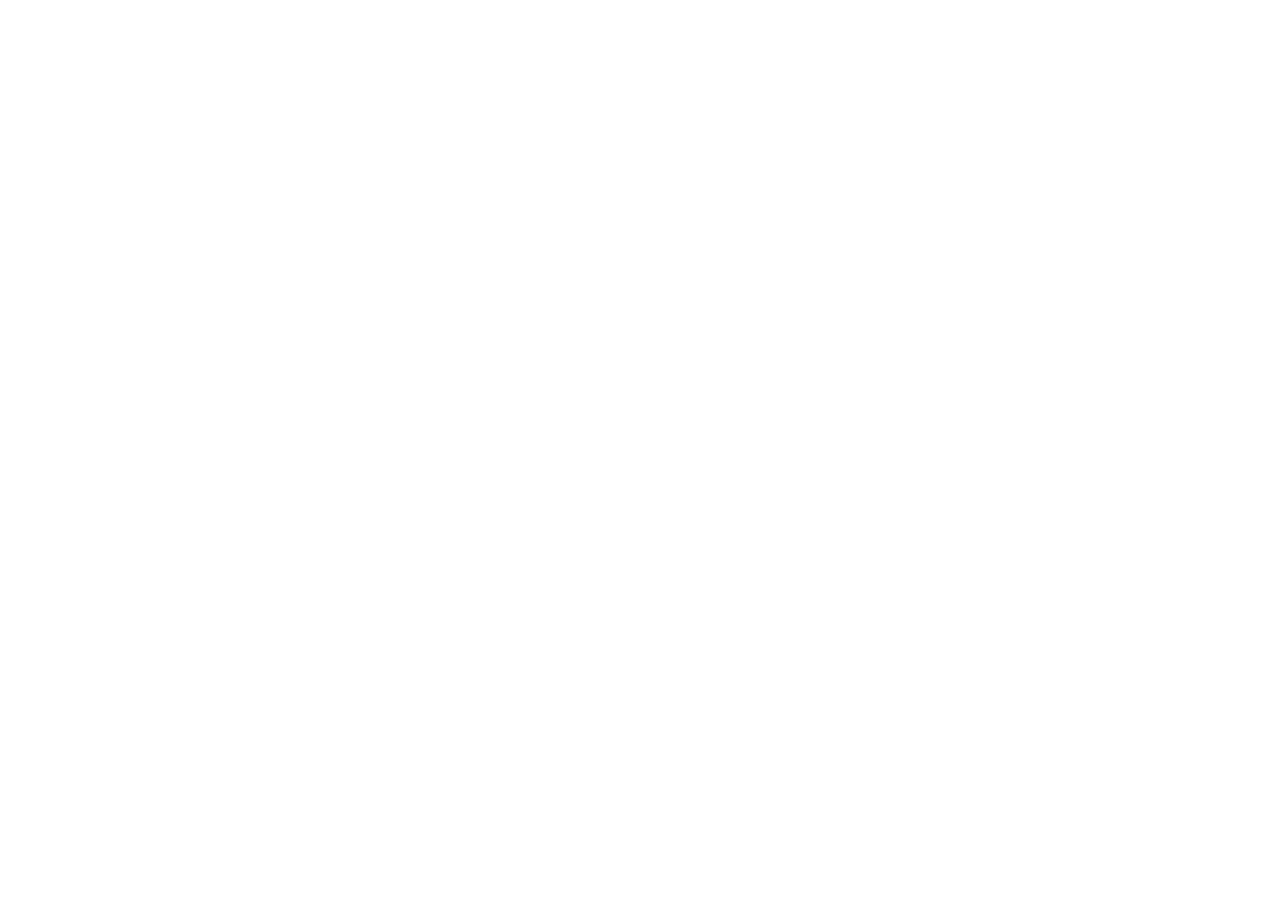
==== blog.html @ 8edd0336 "basic setup" ====
<!DOCTYPE html>
<html lang="da">
    <head>
        <title>Login</title>

        <meta charset="UTF-8">
        <meta name="viewport" content="width=device-width, initial-scale=1.0">

        <!-- CSS link -->
        <link rel="stylesheet" href="style.css">

        <!-- JavaScript links -->


        <!-- Font Awesome ikoner-->
        <link rel="stylesheet" href="https://cdnjs.cloudflare.com/ajax/libs/font-awesome/6.5.1/css/all.min.css">

        <!-- Google Fonts -->
        <link rel="preconnect" href="https://fonts.googleapis.com">
        <link rel="preconnect" href="https://fonts.gstatic.com" crossorigin>
        <link href="https://fonts.googleapis.com/css2?family=Nunito:ital,wght@0,200..1000;1,200..1000&family=Open+Sans:ital,wght@0,300..800;1,300..800&display=swap" rel="stylesheet">

    </head>
    <body>
        <header>

        </header>

        <nav>
            
        </nav>

    </body>
</html>
---- style.css ----
/* Main setup start */
    body {
        max-width: 1200px;
        margin: 0 auto; 
    }

    :root {
        /* Colors */
        --primary-color: #E30613;
        --secundary-color: #E8F1F8;
        --black-color: #1D1D1B;
        --grey-color: #dadada;
        --white-color: #ffffff; 

        /* Cornor radius */
        --cornor-radius: 12px;

        /* Spacing */
        --spacing-small: 12px;
        --spacing-medium: 24px;
        --spacing-large: 36px;
    }

    .primary-button {
        background-color: var(--primary-color);
        color: var(--white-color);
        padding: var(--spacing-small);
        font-family: "Open Sans", sans-serif;
        font-weight: 600;
        border-radius: var(--cornor-radius);
    }

    .primary-button:hover {
        background-color: #96171A;
    }

    .secundary-button {
        background-color: var(--white-color);
        color: var(--primary-color);
        border: solid 2px var(--primary-color);
        padding: var(--spacing-small);
        font-family: "Open Sans", sans-serif;
        font-weight: 600;
        border-radius: var(--cornor-radius);
    }

    .secundary-button:hover {
        background-color: var(--primary-color);
        color: var(--white-color);
    }

    /* Main setup end */
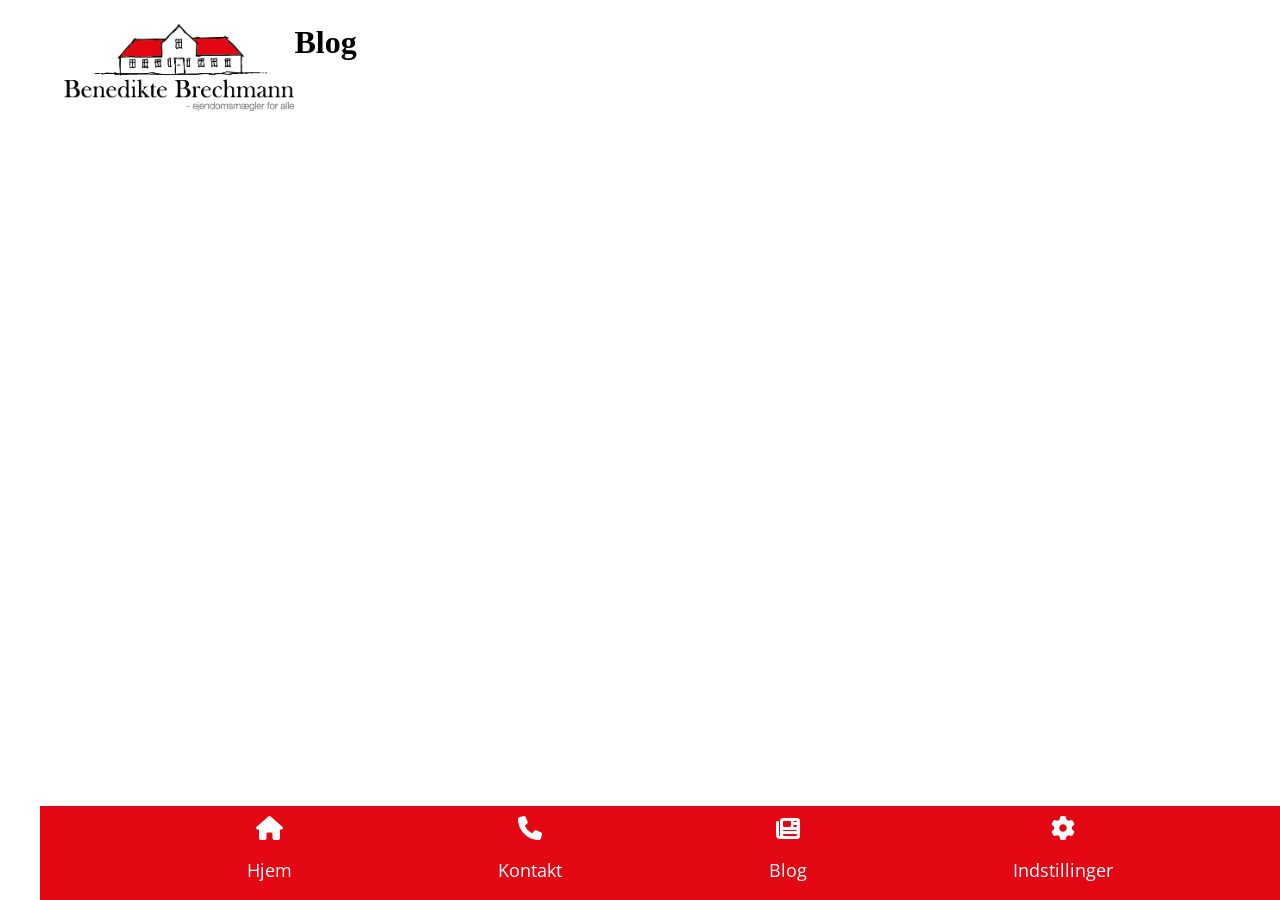
==== commit 810a2094: "Minor changes and header +footer all pages" ====
--- a/blog.html
+++ b/blog.html
@@ -23,11 +23,32 @@
     </head>
     <body>
         <header>
-
+            <a href="rejsens-overblik.html">
+                <img src="image/logo.webp" alt="Bennedikte Brechmann" class="header__logo">
+            </a>
         </header>
 
+        <main>
+            <h1>Blog</h1>
+        </main>
+
         <nav>
-            
+            <a href="rejsens-overblik.html" class="nav">
+                <i class="fa-solid fa-house nav__icon"></i>
+                <p class="nav__title"> Hjem </p>
+            </a>
+            <a href="kontakt.html" class="nav">
+                <i class="fa-solid fa-phone nav__icon"></i>
+                <p class="nav__title"> Kontakt </p>
+            </a>
+            <a href="blog.html" class="nav">
+                <i class="fa-solid fa-newspaper nav__icon"></i>
+                <p class="nav__title"> Blog </p>
+            </a>
+            <a href="#" class="nav">
+                <i class="fa-solid fa-gear nav__icon"></i>
+                <p class="nav__title"> Indstillinger </p>
+            </a>
         </nav>
 
     </body>
--- a/style.css
+++ b/style.css
@@ -16,9 +16,14 @@
         --cornor-radius: 12px;
 
         /* Spacing */
-        --spacing-small: 12px;
-        --spacing-medium: 24px;
-        --spacing-large: 36px;
+        --spacing-small: 24px;
+        --spacing-medium: 32px;
+        --spacing-large: 40px;
+
+        /* Font sizes */
+        --font-size-small: 18px;
+        --font-size-medium: 24px;
+        --font-size-large: 36px;
     }
 
     .primary-button {
@@ -49,4 +54,51 @@
         color: var(--white-color);
     }
 
-    /* Main setup end */+    /* Main setup end */
+ 
+
+    /* Header start */
+    header {
+        margin: var(--spacing-small) var(--spacing-small) 0 var(--spacing-small)
+        }
+
+    .header__logo {
+        float: left;
+        width: 20%;
+        min-width: 125px;
+        max-width: 250px;
+    }
+    /* Header end */
+
+    /* Navigation start */
+    nav {
+        background-color: var(--primary-color);
+        display: flex;
+        flex-direction: row;
+        width: 100%;
+        bottom: 0;
+        position: fixed;
+        padding-top: 10px;
+        justify-content: space-evenly;
+    }
+
+    .nav {
+        list-style: none;
+        display: flex;
+        flex-direction: column;
+        align-items: center;
+        text-decoration: none; 
+    }
+
+    .nav__icon {
+        color: var(--white-color);
+        font-size: var(--font-size-medium);
+    }
+
+    .nav__title {
+        color: var(--white-color);
+        font-family: "Open Sans", sans-serif;
+        font-weight: 400;
+        font-size: var(--font-size-small);
+    }
+    /* Navigation end */
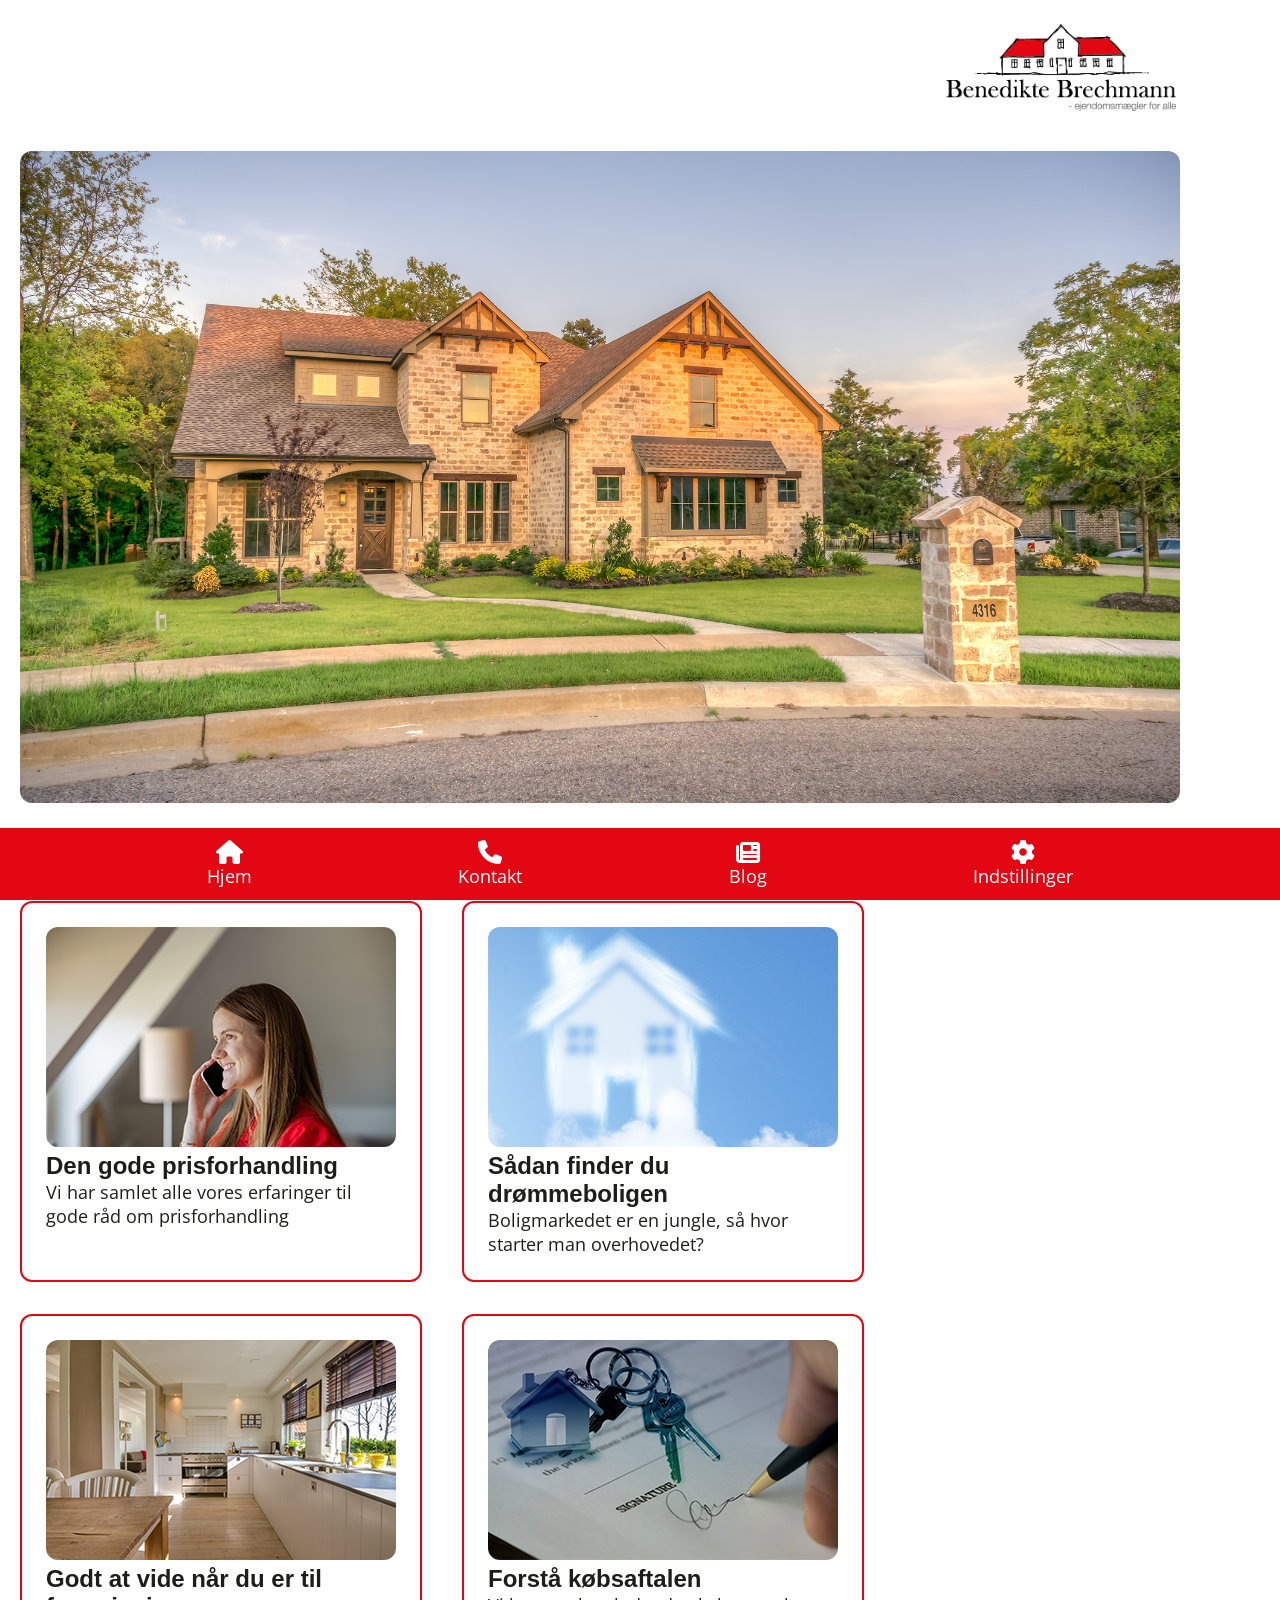
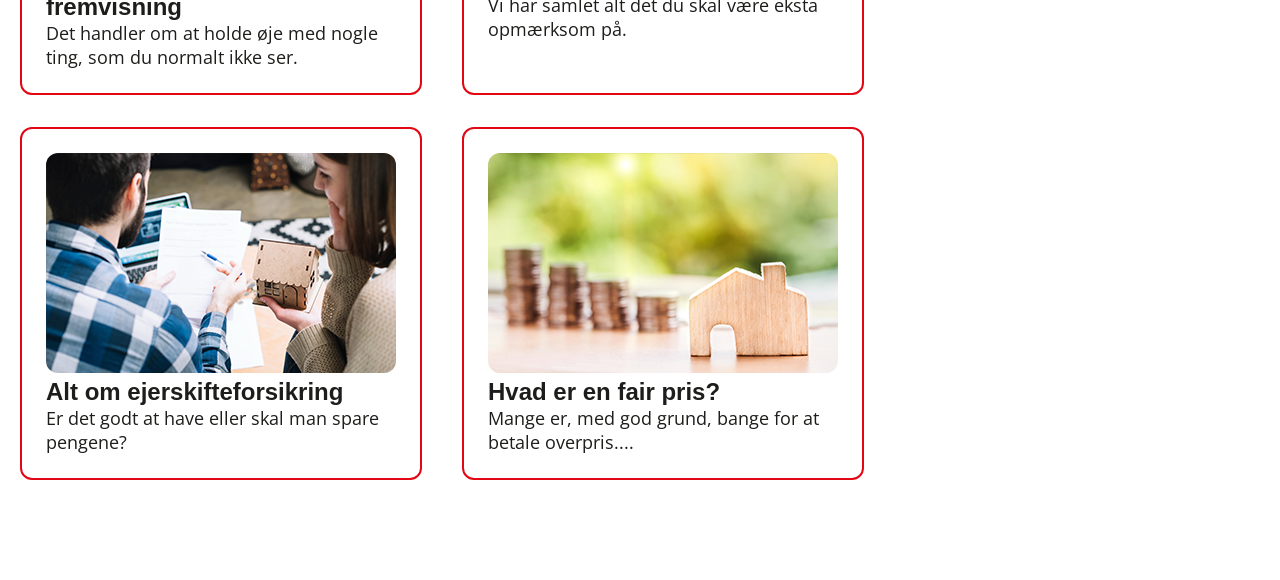
==== commit 32563934: "Blog page" ====
--- a/blog.html
+++ b/blog.html
@@ -21,7 +21,7 @@
         <link href="https://fonts.googleapis.com/css2?family=Nunito:ital,wght@0,200..1000;1,200..1000&family=Open+Sans:ital,wght@0,300..800;1,300..800&display=swap" rel="stylesheet">
 
     </head>
-    <body>
+    <body class="grid">
         <header>
             <a href="rejsens-overblik.html">
                 <img src="image/logo.webp" alt="Bennedikte Brechmann" class="header__logo">
@@ -29,7 +29,61 @@
         </header>
 
         <main>
-            <h1>Blog</h1>
+            <section class="hero">
+                <img src="image/blog.webp" alt="Et stort flot hus" class="hero__image">
+                <h1 class="hero__text">Find vej i boligkøb</h1>
+            </section>
+
+            <div class="blog">
+                <article class="blog__item">
+                    <a href="#" class="blog__item__link">
+                        <img src="image/forhandling.webp" alt="Person som snakker i telefon" class="blog__item__img">
+                        <h2 class="blog__item__title">Den gode prisforhandling</h2>
+                        <p class="blog__item__content">Vi har samlet alle vores erfaringer til gode råd om prisforhandling</p>
+                    </a>
+                </article>
+
+                <article class="blog__item">
+                    <a href="#" class="blog__item__link">
+                        <img src="image/drømmen.webp" alt="En sky som former et hus" class="blog__item__img">
+                        <h2 class="blog__item__title">Sådan finder du drømmeboligen</h2>
+                        <p class="blog__item__content">Boligmarkedet er en jungle, så hvor starter man overhovedet?</p>
+                    </a>
+                </article>
+
+                <article class="blog__item">
+                    <a href="#" class="blog__item__link">
+                        <img src="image/fremvisning.webp" alt="En potentiel bolig" class="blog__item__img">
+                        <h2 class="blog__item__title">Godt at vide når du er til fremvisning</h2>
+                        <p class="blog__item__content">Det handler om at holde øje med nogle ting, som du normalt ikke ser.</p>
+                    </a>
+                </article>
+
+                <article class="blog__item">
+                    <a href="#" class="blog__item__link">
+                        <img src="image/kontrakt.webp" alt="Person underskriver kontrakt" class="blog__item__img">
+                        <h2 class="blog__item__title">Forstå købsaftalen</h2>
+                        <p class="blog__item__content">Vi har samlet alt det du skal være eksta opmærksom på. </p>
+                    </a>
+                </article>
+
+                <article class="blog__item">
+                    <a href="#" class="blog__item__link">
+                        <img src="image/forsikring.webp" alt="Par snakker om forsikring" class="blog__item__img">
+                        <h2 class="blog__item__title">Alt om ejerskifteforsikring</h2>
+                        <p class="blog__item__content">Er det godt at have eller skal man spare pengene?</p>
+                    </a>
+                </article>
+
+                <article class="blog__item">
+                    <a href="#" class="blog__item__link">
+                        <img src="image/pris.webp" alt="Mønter bag et lille træhus" class="blog__item__img">
+                        <h2 class="blog__item__title">Hvad er en fair pris?</h2>
+                        <p class="blog__item__content">Mange er, med god grund, bange for at betale overpris....</p>
+                    </a>
+                </article>
+            </div>
+
         </main>
 
         <nav>
--- a/style.css
+++ b/style.css
@@ -1,7 +1,7 @@
 /* Main setup start */
     body {
         max-width: 1200px;
-        margin: 0 auto; 
+        margin: 0 0 100px 0; 
     }
 
     :root {
@@ -20,12 +20,48 @@
         --spacing-medium: 32px;
         --spacing-large: 40px;
 
+        --spacing-margin: 20px;
+
         /* Font sizes */
         --font-size-small: 18px;
         --font-size-medium: 24px;
         --font-size-large: 36px;
     }
 
+    /* text styles */
+    body {
+        font-family: "Open Sans", sans-serif;
+        font-size: 1.125rem;
+        font-weight: 400;
+        color: var(--black-color);
+    }
+
+    h1 {
+        font-family: "Nunito", sans-serif;
+        font-size: 2.25rem;
+        font-weight: 700;
+        color: var(--black-color);
+    }
+
+    h2 {
+        font-family: "Nunito", sans-serif;
+        font-size: 1.5rem;
+        font-weight: 600;
+        color: var(--black-color);
+    }
+
+    h3 {
+        font-family: "Open Sans", sans-serif;
+        font-size: 1.25rem;
+        font-weight: 600;
+        color: var(--black-color);
+    }
+
+    h1, h2, h3, p {
+        margin: 0;
+    }
+
+    /* buttons */
     .primary-button {
         background-color: var(--primary-color);
         color: var(--white-color);
@@ -54,6 +90,14 @@
         color: var(--white-color);
     }
 
+    .grid {
+        display: grid;
+        grid-template-areas: 
+        "header"
+        "main";
+        grid-template-rows: auto 1fr;
+    }
+
     /* Main setup end */
  
 
@@ -63,7 +107,7 @@
         }
 
     .header__logo {
-        float: left;
+        float: right;
         width: 20%;
         min-width: 125px;
         max-width: 250px;
@@ -78,7 +122,8 @@
         width: 100%;
         bottom: 0;
         position: fixed;
-        padding-top: 10px;
+        padding-top: 12px;
+        padding-bottom: 12px;
         justify-content: space-evenly;
     }
 
@@ -101,4 +146,55 @@
         font-weight: 400;
         font-size: var(--font-size-small);
     }
-    /* Navigation end */+    /* Navigation end */
+
+    /* Side hero start */
+    .hero {
+        display: flex;
+        flex-direction: row;
+        flex-wrap: wrap;
+        margin: 0 var(--spacing-margin) 0 var(--spacing-margin);
+    }
+
+    .hero__image {
+        width: 100%;
+        border-radius: var(--cornor-radius);
+        margin-top: var(--spacing-large);
+    }
+
+    .hero__text {
+        margin-top: var(--spacing-small);
+    }
+    /* Side hero end */
+
+    /* Blog start */
+    .blog {
+        display: flex;
+        flex-direction: row;
+        flex-wrap: wrap;
+    }
+
+    .blog__item {
+        margin: var(--spacing-medium) var(--spacing-margin) 0 var(--spacing-margin);
+        max-width: 350px;
+        border: solid 2px var(--primary-color);
+        border-radius: var(--cornor-radius);
+        padding: var(--spacing-small);
+        display: flex;
+        flex-direction: column;
+        gap: var(--spacing-small);
+    }
+
+    .blog__item__img {
+        width: 100%;
+        min-width: 250px;
+        max-width: 600px;
+        border-radius: var(--cornor-radius);
+    }
+
+    .blog__item__link {
+        text-decoration: none;
+        color: var(--black-color);
+    }
+
+    /* Blog end */
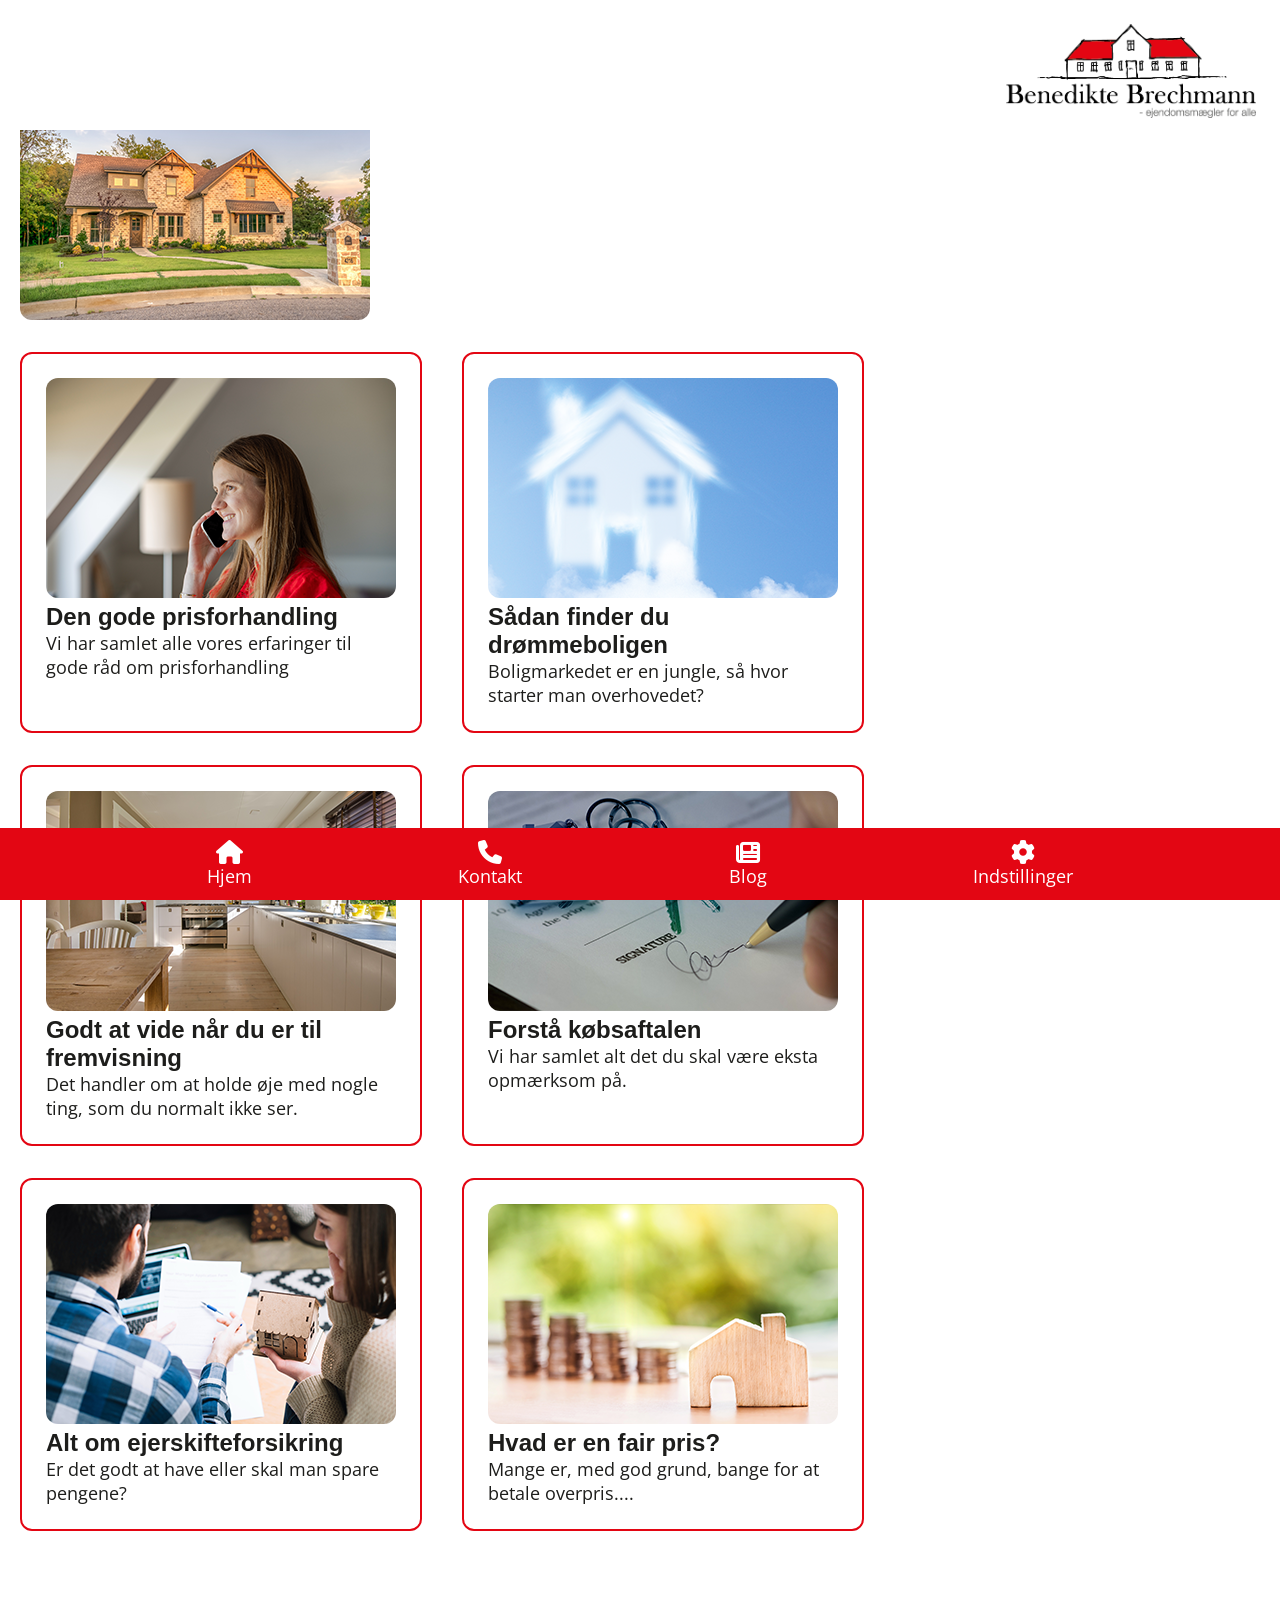
==== commit 7a34f040: "trin1 næsten done" ====
--- a/blog.html
+++ b/blog.html
@@ -29,9 +29,9 @@
         </header>
 
         <main>
-            <section class="hero">
-                <img src="image/blog.webp" alt="Et stort flot hus" class="hero__image">
-                <h1 class="hero__text">Find vej i boligkøb</h1>
+            <section class="intro">
+                <img src="image/blog.webp" alt="Et stort flot hus" class="intro__image">
+                <h1 class="intro__text">Find vej i boligkøb</h1>
             </section>
 
             <div class="blog">
--- a/style.css
+++ b/style.css
@@ -1,34 +1,35 @@
 /* Main setup start */
     body {
         max-width: 1200px;
-        margin: 0 0 100px 0; 
+        margin: 60px 0 100px 0; 
     }
 
     :root {
-        /* Colors */
+    /* Colors */
         --primary-color: #E30613;
         --secundary-color: #E8F1F8;
         --black-color: #1D1D1B;
         --grey-color: #dadada;
         --white-color: #ffffff; 
 
-        /* Cornor radius */
+    /* Cornor radius */
         --cornor-radius: 12px;
 
-        /* Spacing */
+    /* Spacing */
+        --spacing-xsmall: 12px;
         --spacing-small: 24px;
         --spacing-medium: 32px;
         --spacing-large: 40px;
 
         --spacing-margin: 20px;
 
-        /* Font sizes */
+    /* Font sizes */
         --font-size-small: 18px;
         --font-size-medium: 24px;
         --font-size-large: 36px;
     }
 
-    /* text styles */
+/* text styles */
     body {
         font-family: "Open Sans", sans-serif;
         font-size: 1.125rem;
@@ -61,14 +62,19 @@
         margin: 0;
     }
 
-    /* buttons */
+/* buttons */
     .primary-button {
         background-color: var(--primary-color);
         color: var(--white-color);
-        padding: var(--spacing-small);
+        padding: 12px;
         font-family: "Open Sans", sans-serif;
         font-weight: 600;
-        border-radius: var(--cornor-radius);
+        font-size: var(--font-size-small);
+        border-radius: var(--cornor-radius);
+        width: max-content;
+        height: max-content;
+        border: none;
+        margin-top: var(--spacing-small);
     }
 
     .primary-button:hover {
@@ -98,12 +104,16 @@
         grid-template-rows: auto 1fr;
     }
 
-    /* Main setup end */
+ /* Main setup end */
  
 
-    /* Header start */
+ /* Header start */
     header {
-        margin: var(--spacing-small) var(--spacing-small) 0 var(--spacing-small)
+        position: fixed;
+        top: 0;
+        left: 0;
+        width: 100%;
+        background-color: var(--white-color);
         }
 
     .header__logo {
@@ -111,10 +121,11 @@
         width: 20%;
         min-width: 125px;
         max-width: 250px;
-    }
-    /* Header end */
-
-    /* Navigation start */
+        margin: var(--spacing-small) var(--spacing-small) 12px var(--spacing-small);
+    }
+/* Header end */
+
+/* Navigation start */
     nav {
         background-color: var(--primary-color);
         display: flex;
@@ -146,28 +157,41 @@
         font-weight: 400;
         font-size: var(--font-size-small);
     }
-    /* Navigation end */
-
-    /* Side hero start */
-    .hero {
+/* Navigation end */
+
+/* Side hero start */
+    .intro {
         display: flex;
         flex-direction: row;
         flex-wrap: wrap;
+        gap: var(--spacing-medium);
         margin: 0 var(--spacing-margin) 0 var(--spacing-margin);
     }
 
-    .hero__image {
-        width: 100%;
+    .intro__image {
+        width: 100%;
+        max-width: 350px;
         border-radius: var(--cornor-radius);
         margin-top: var(--spacing-large);
     }
 
-    .hero__text {
+    .intro__text-container {
+        display: flex;
+        flex-direction: column;
+        max-width: 500px;
+    }
+
+    .intro__text {
         margin-top: var(--spacing-small);
     }
-    /* Side hero end */
-
-    /* Blog start */
+
+    .intro__content {
+        margin-top: var(--spacing-xsmall);
+    }
+
+/* Side hero end */
+
+/* Blog start */
     .blog {
         display: flex;
         flex-direction: row;
@@ -197,4 +221,86 @@
         color: var(--black-color);
     }
 
-    /* Blog end */+/* Blog end */
+
+/* Trin start */
+
+    .progressbar {
+        display: block;
+        width: 100%;
+        max-width: 330px;
+        margin: var(--spacing-medium) auto 0 auto;
+    }
+
+    /* Tjekliste start*/
+    .tjekliste {
+        margin: var(--spacing-medium) var(--spacing-margin) 0 var(--spacing-margin);
+        display: flex;
+        flex-direction: column;
+        gap: 12px;
+    }
+
+    .tjekliste__item {
+        display: flex;
+        align-items: flex-start;
+        gap: 12px;
+    }
+
+    /* Gemmer den originale checkbox som er default i HTML */
+    .tjekliste__item__hide-box {
+        display: none;
+    }
+
+    /* Vores ejen checkbox vi selv har lavet */
+    .tjekliste__item__checkmark {
+        display:inline-flex;
+        width: 16px;
+        height: 16px;
+        background-color: var(--white-color);
+        outline: solid 2px var(--primary-color);
+        border-radius: 4px;
+        position: relative;
+        flex-shrink: 0;
+        margin-top: 5px;
+    }
+
+    /* Når checkboxen er tjekket, så ændres farven på vores egen checkbox */
+    .tjekliste__item__hide-box:checked ~ .tjekliste__item__checkmark {
+        background-color: var(--primary-color);
+    }
+
+    /* Flueben vises ikke når checkboxen ikke er tjekket */
+    .tjekliste__item__checkmark::after { 
+        content: "";
+        position: absolute;
+        display: none;
+    }
+
+    /* Flueben vises når checkboxen er tjekket */
+    .tjekliste__item__hide-box:checked ~ .tjekliste__item__checkmark::after {
+        display: block;
+    }
+
+    /* Stilen på fluebenet */
+    .tjekliste__item .tjekliste__item__checkmark::after {
+        left: 4px;
+        top: 0px;
+        width: 5px;
+        height: 10px;
+        border: solid var(--white-color);
+        border-width: 0 2px 2px 0;
+        transform: rotate(45deg);
+    }
+
+    .tjekliste__img {
+        width: 100%;
+        max-width: 350px;
+        border-radius: var(--cornor-radius);
+        margin-top: var(--spacing-medium);
+    }
+    /* Tjekliste end */
+
+
+
+/* Trin end */
+    
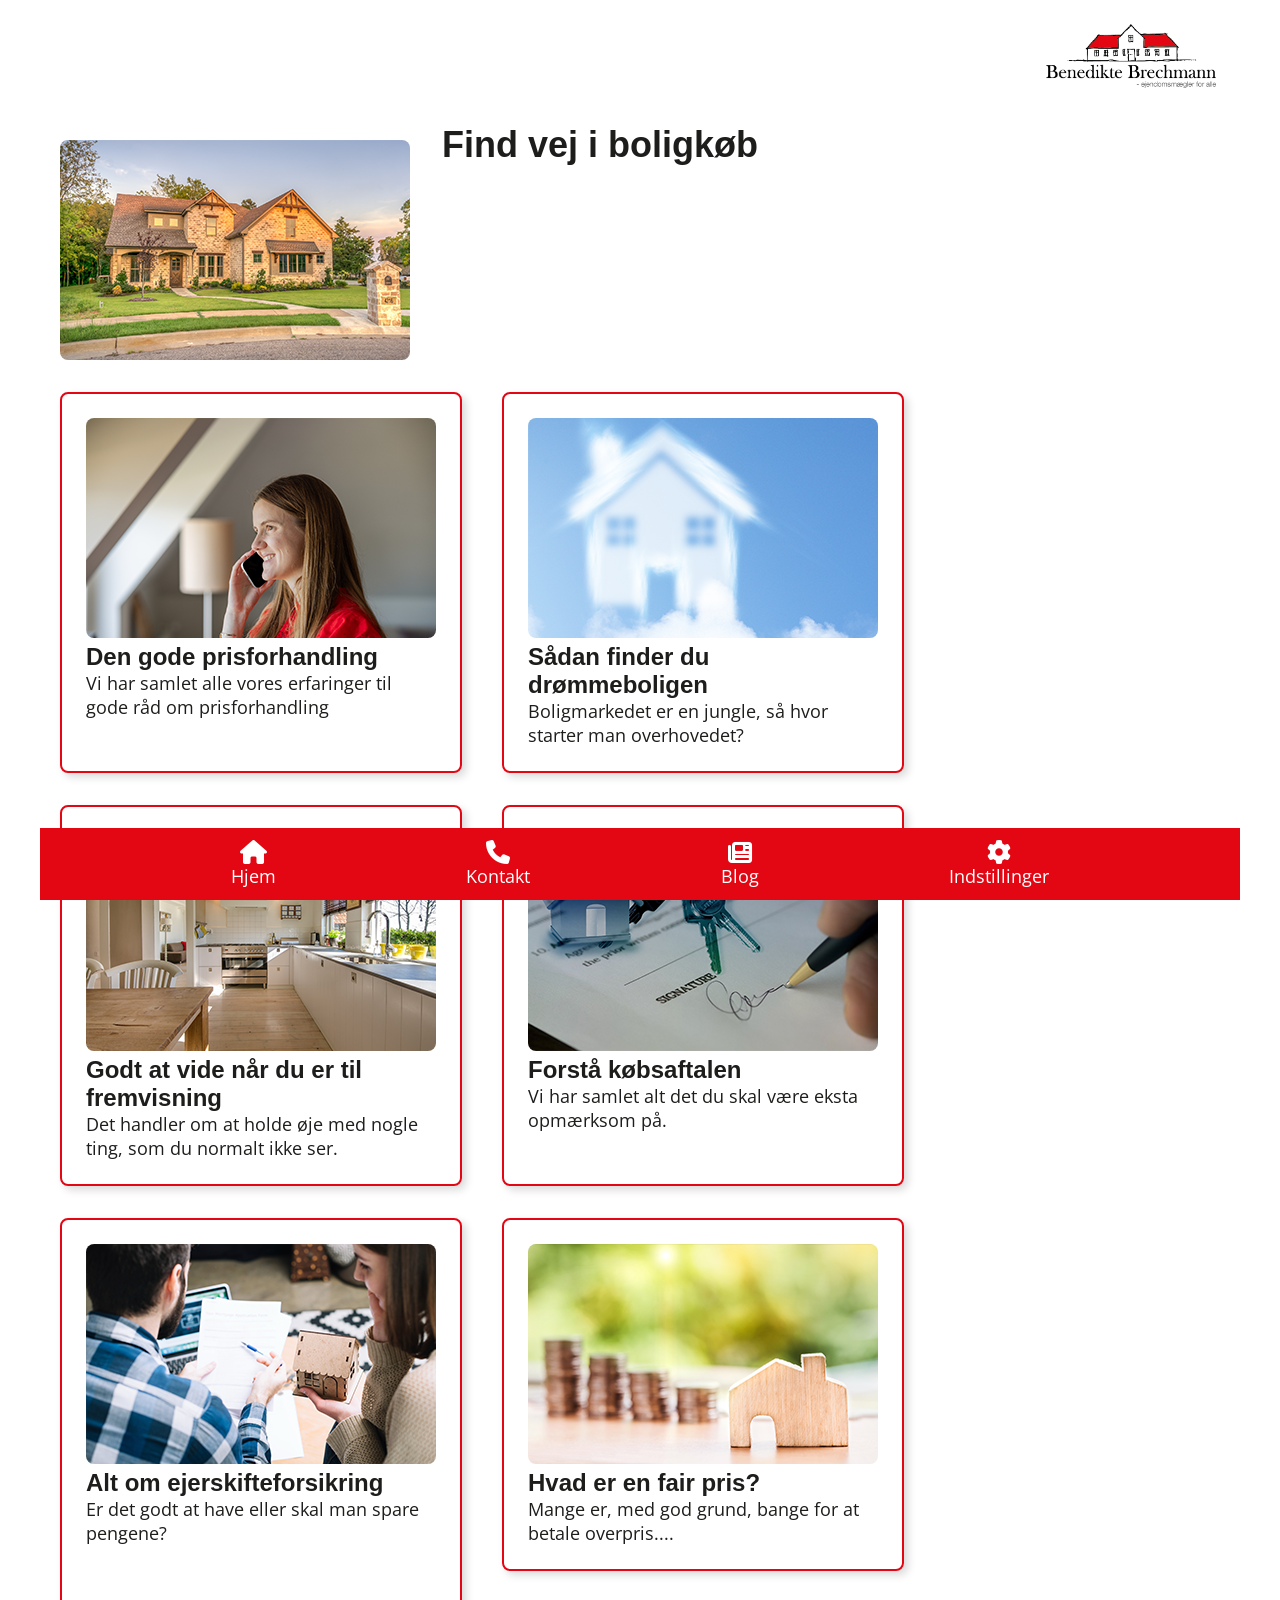
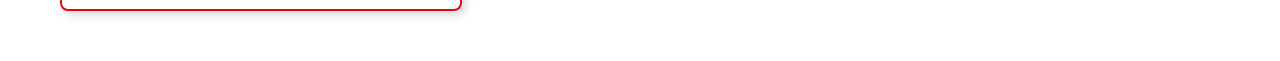
==== commit 6b0b71de: "Minor change" ====
--- a/blog.html
+++ b/blog.html
@@ -75,7 +75,7 @@
                     </a>
                 </article>
 
-                <article class="blog__item">
+                <article class="blog__item blog__item--end">
                     <a href="#" class="blog__item__link">
                         <img src="image/pris.webp" alt="Mønter bag et lille træhus" class="blog__item__img">
                         <h2 class="blog__item__title">Hvad er en fair pris?</h2>
--- a/style.css
+++ b/style.css
@@ -1,7 +1,9 @@
 /* Main setup start */
     body {
         max-width: 1200px;
-        margin: 60px 0 100px 0; 
+        margin: 0 auto;
+        padding-top: 60px;
+        padding-bottom: 50px;
     }
 
     :root {
@@ -13,7 +15,7 @@
         --white-color: #ffffff; 
 
     /* Cornor radius */
-        --cornor-radius: 12px;
+        --cornor-radius: 8px;
 
     /* Spacing */
         --spacing-xsmall: 12px;
@@ -27,6 +29,9 @@
         --font-size-small: 18px;
         --font-size-medium: 24px;
         --font-size-large: 36px;
+
+    /* Skygger */
+        --shadow: 4px 4px 8px #00000026;
     }
 
 /* text styles */
@@ -66,29 +71,36 @@
     .primary-button {
         background-color: var(--primary-color);
         color: var(--white-color);
-        padding: 12px;
+        padding: 10px;
         font-family: "Open Sans", sans-serif;
         font-weight: 600;
         font-size: var(--font-size-small);
         border-radius: var(--cornor-radius);
         width: max-content;
         height: max-content;
-        border: none;
-        margin-top: var(--spacing-small);
+        border: solid 2px var(--primary-color);
+        text-decoration: none;
+        margin-top: var(--spacing-xsmall);
     }
 
     .primary-button:hover {
         background-color: #96171A;
+        border: solid 2px #96171A;
     }
 
     .secundary-button {
         background-color: var(--white-color);
         color: var(--primary-color);
         border: solid 2px var(--primary-color);
-        padding: var(--spacing-small);
+        padding: 10px;
         font-family: "Open Sans", sans-serif;
         font-weight: 600;
         border-radius: var(--cornor-radius);
+        font-size: var(--font-size-small);
+        width: max-content;
+        height: max-content;
+        text-decoration: none;
+        margin-top: var(--spacing-xsmall);
     }
 
     .secundary-button:hover {
@@ -111,16 +123,19 @@
     header {
         position: fixed;
         top: 0;
-        left: 0;
-        width: 100%;
+        left: 50%;
+        transform: translateX(-50%);
+        width: 100%;
+        max-width: 1200px;
         background-color: var(--white-color);
+        z-index: 1000;
         }
 
     .header__logo {
         float: right;
         width: 20%;
         min-width: 125px;
-        max-width: 250px;
+        max-width: 170px;
         margin: var(--spacing-small) var(--spacing-small) 12px var(--spacing-small);
     }
 /* Header end */
@@ -128,14 +143,22 @@
 /* Navigation start */
     nav {
         background-color: var(--primary-color);
-        display: flex;
-        flex-direction: row;
-        width: 100%;
+
+        display: flex;
+        flex-direction: row;
+        justify-content: space-evenly;
+
+        position: fixed;
         bottom: 0;
-        position: fixed;
+
+        width: 100%;
+        max-width: 1200px;
+
+        left: 50%;
+        transform: translateX(-50%);
+
         padding-top: 12px;
         padding-bottom: 12px;
-        justify-content: space-evenly;
     }
 
     .nav {
@@ -160,19 +183,34 @@
 /* Navigation end */
 
 /* Side hero start */
+    main {
+        margin: auto;
+    }
+    
     .intro {
         display: flex;
         flex-direction: row;
         flex-wrap: wrap;
+        align-items: flex-start;
         gap: var(--spacing-medium);
         margin: 0 var(--spacing-margin) 0 var(--spacing-margin);
     }
 
+    .intro--big {
+        flex-direction: column;
+    }
+
     .intro__image {
         width: 100%;
         max-width: 350px;
+        height: auto;
         border-radius: var(--cornor-radius);
         margin-top: var(--spacing-large);
+    }
+
+    .intro__image--big {
+        max-width: 500px;
+        margin: var(--spacing-large) auto 0 auto;
     }
 
     .intro__text-container {
@@ -187,6 +225,12 @@
 
     .intro__content {
         margin-top: var(--spacing-xsmall);
+    }
+
+    @media (min-width: 920px) {
+        .intro {
+            margin-top: var(--spacing-large);
+        }
     }
 
 /* Side hero end */
@@ -207,6 +251,11 @@
         display: flex;
         flex-direction: column;
         gap: var(--spacing-small);
+        box-shadow: var(--shadow);
+    }
+
+    .blog__item--end {
+        margin-bottom: var(--spacing-large);
     }
 
     .blog__item__img {
@@ -236,14 +285,21 @@
     .tjekliste {
         margin: var(--spacing-medium) var(--spacing-margin) 0 var(--spacing-margin);
         display: flex;
-        flex-direction: column;
-        gap: 12px;
+        flex-direction: row;
+        flex-wrap: wrap;
+        gap: var(--spacing-xsmall);
+        justify-content: center;
     }
 
     .tjekliste__item {
         display: flex;
         align-items: flex-start;
-        gap: 12px;
+        gap: var(--spacing-small);
+        margin-top: var(--spacing-xsmall);
+    }
+
+    .tjekliste__item--end {
+        margin-bottom: var(--spacing-medium);
     }
 
     /* Gemmer den originale checkbox som er default i HTML */
@@ -270,6 +326,14 @@
     }
 
     /* Flueben vises ikke når checkboxen ikke er tjekket */
+    .tjekliste {
+        display: flex;
+        flex-direction: row;
+        flex-wrap: wrap;
+        gap: var(--spacing-xsmall);
+        align-items: flex-start;
+    }
+
     .tjekliste__item__checkmark::after { 
         content: "";
         position: absolute;
@@ -295,12 +359,245 @@
     .tjekliste__img {
         width: 100%;
         max-width: 350px;
+        height: auto;
         border-radius: var(--cornor-radius);
         margin-top: var(--spacing-medium);
+        margin-bottom: var(--spacing-medium);
+    }
+
+    .tjekliste__button__container {
+        display: flex;
+        flex-direction: row;
+        gap: var(--spacing-medium);
+    }
+
+    .tjekliste--button {
+        margin-bottom: var(--spacing-medium);
     }
     /* Tjekliste end */
 
-
+    /* Rådgivning start */
+    .raadgivning-background {
+        background-color: var(--secundary-color);
+        margin-top: var(--spacing-large);
+    }
+
+    .raadgivning {
+        margin: auto;
+        max-width: 885px;
+        display: flex;
+        flex-direction: row;
+        flex-wrap: wrap;
+        align-items: flex-start;
+        gap: var(--spacing-medium);
+        padding-bottom: var(--spacing-medium);
+        }
+
+    .raadgivning__image {
+        width: 100%;
+        max-width: 350px;
+        border-radius: var(--cornor-radius);
+        margin: var(--spacing-large) var(--spacing-margin) var(--spacing-xsmall) var(--spacing-margin);
+    }
+
+    .raadgivning__text-container {
+        display: flex;
+        flex-direction: column;
+        max-width: 420px;
+        margin: 0 var(--spacing-margin) var(--spacing-medium) var(--spacing-margin);
+
+    }
+
+    .raadgivning__titel {
+        margin-top: var(--spacing-large);
+    }
+
+    .raadgivning__text {
+        margin-top: var(--spacing-small);
+    }
+
+    .raadgivning__content {
+        margin-top: var(--spacing-xsmall);
+    }
+    /* Rådgivning slut */
 
 /* Trin end */
-    +    
+/* Køberraadgivning start */
+    .raadgivning-container {
+        display: flex;
+        flex-direction: row;
+        flex-wrap: wrap;
+    }
+
+    .raadgivningspakke {
+        margin: var(--spacing-small) var(--spacing-margin) var(--spacing-medium) var(--spacing-medium);
+        background-color: var(--secundary-color);
+        border-radius: var(--cornor-radius);
+        padding: var(--spacing-margin);
+        max-width: 400px;
+        box-shadow: var(--shadow);
+    }
+
+    .raadgivningspakke__item {
+        margin: var(--spacing-xsmall)
+    }
+
+    .raadgivningspakke__pris {
+        font-size: var(--font-size-medium);
+        padding-bottom: var(--spacing-small);
+    }
+
+    .raadgivningspakke__pris--bold {
+        font-size: var(--font-size-small);
+    }
+    
+    @media (min-width: 980px) {
+        .raadgivningspakke {
+            margin: var(--spacing-small) auto var(--spacing-large) auto;
+        }
+        
+    }
+
+/* Køberrådgivning slut */
+
+/* Rejsens overblik start */
+
+    .intro__text--overblik {
+        margin: auto;
+    }
+
+    .trinliste {
+        display: flex;
+        flex-direction: column;
+        gap: var(--spacing-medium);
+        margin: var(--spacing-medium) var(--spacing-margin) 0 var(--spacing-margin);
+    }
+    .trin {
+        margin: auto;
+        background-color: var(--secundary-color);
+        display: flex;
+        flex-direction: row;
+        width: 80%;
+        max-width: 500px;
+        height: 130px;
+        border-radius: var(--cornor-radius);
+        box-shadow: var(--shadow);
+        text-decoration: none;
+        padding: var(--spacing-xsmall);
+    }
+
+    .trin--end {
+        margin-bottom: var(--spacing-medium);
+    }
+
+    .trin__text {
+        display: flex;
+        flex-direction: column;
+        gap: var(--spacing-xsmall);
+        width: 75%;
+        margin: auto;
+        color: var(--black-color);
+    }
+
+    .trin__icon {
+        font-size: 70px;
+        margin: auto 12px auto 0 ;
+    }
+
+        /* rådgivning på overbilksiden */
+        
+    .raadgivning-container--sekundary {
+        background-color: var(--secundary-color);
+    }
+
+    .raadgivningspakke--sekundary {
+        background-color: var(--white-color);
+    }
+
+/* Rejsens overblik slut */
+
+/* login start */
+    .login-body {
+        margin: var(--spacing-large) var(--spacing-margin) auto var(--spacing-margin);
+        display: flex;
+        flex-direction: column;
+        gap: var(--spacing-large);
+    }
+
+    .login-logo {
+        width: 100%;
+        max-width: 500px;
+        margin: auto;
+    }
+
+    .login-titel {
+        margin: auto;
+    }
+
+    .login {
+        margin: auto;
+        display: flex;
+        flex-direction: column;
+        width: 100%;
+        max-width: 400px;
+    }
+
+    .login__label {
+        margin-top: var(--spacing-xsmall);
+    }
+
+    .login__input {
+        margin-top: var(--spacing-xsmall);
+        padding: var(--spacing-xsmall);
+        font-size: var(--font-size-small);
+        color: var(--black-color);
+        border: solid 2px var(--primary-color);
+        border-radius: var(--cornor-radius);
+    }
+
+    .login__glemt-kode {
+        margin-top: 6px;
+        font-size: 12px;
+        text-decoration: none;
+        color: var(--black-color);
+    }
+
+    .login__button {
+        margin-top: var(--spacing-small);
+    }
+
+/* login slut*/
+
+/* kontakt start */ 
+    .kontakt__container {
+        margin: var(--spacing-medium) var(--spacing-margin) 0 var(--spacing-margin);
+        display: flex;
+        flex-direction: row;
+        flex-wrap: wrap;
+        gap: var(--spacing-medium);
+    }
+
+    .kontakt__link {
+        margin: auto;
+        display: flex;
+        flex-direction: column;
+        gap: var(--spacing-xsmall);
+        text-decoration: none;
+    }
+
+    .kontakt__link__icon {
+        margin: auto;
+        font-size: 50px;
+    }
+
+    .kontakt__link__text {
+        color: var(--black-color);
+        margin: auto;
+    }
+
+    .kontakt__link--end {
+        margin-bottom: var(--spacing-medium);
+    }
+
+/* kontakt slut */
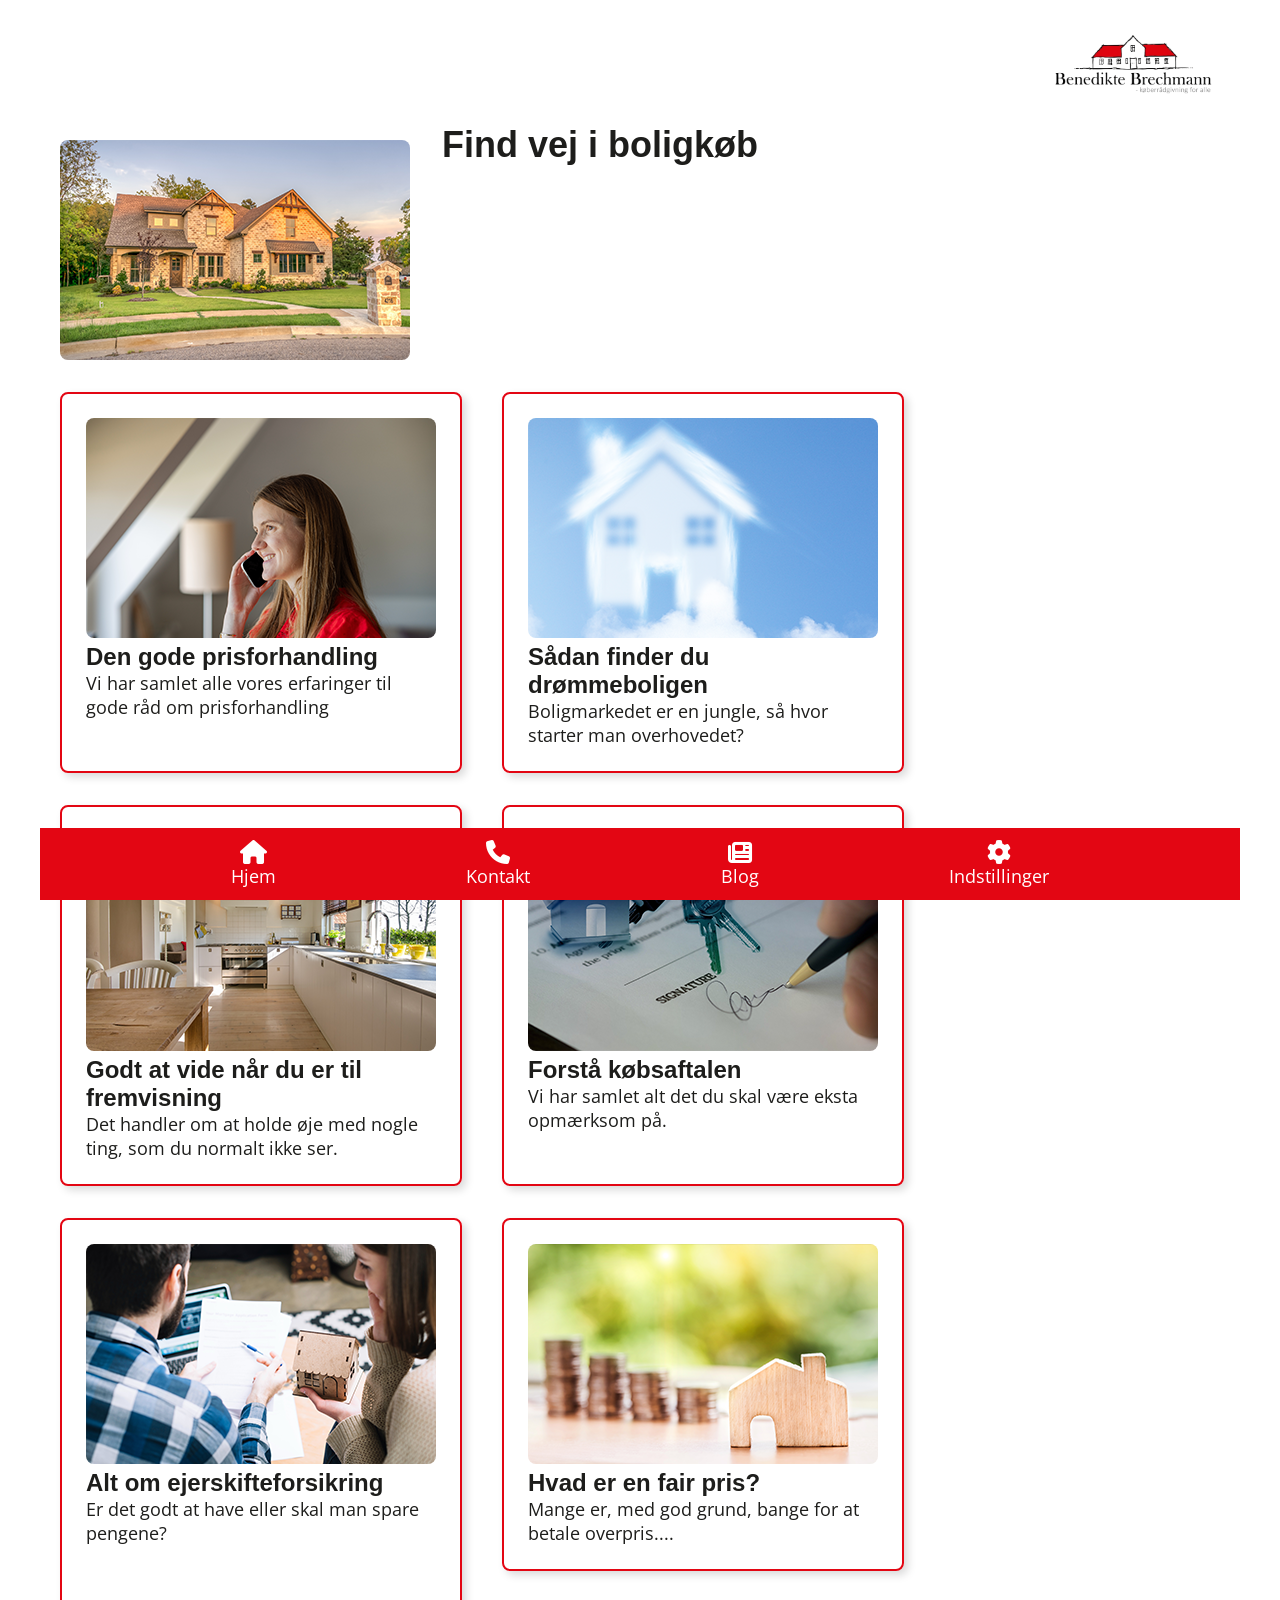
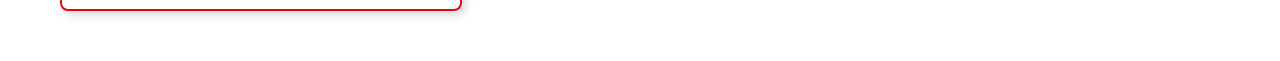
==== commit d9d8c1e6: "Små justeringer" ====
--- a/blog.html
+++ b/blog.html
@@ -1,10 +1,13 @@
 <!DOCTYPE html>
 <html lang="da">
     <head>
-        <title>Login</title>
+        <title>Blog</title>
 
         <meta charset="UTF-8">
         <meta name="viewport" content="width=device-width, initial-scale=1.0">
+
+        <!-- Icon på fanen -->
+        <link rel="icon" type="image/png" href="image/favicon.png">
 
         <!-- CSS link -->
         <link rel="stylesheet" href="style.css">
--- a/style.css
+++ b/style.css
@@ -428,7 +428,7 @@
         display: flex;
         flex-direction: row;
         flex-wrap: wrap;
-    }
+        }
 
     .raadgivningspakke {
         margin: var(--spacing-small) var(--spacing-margin) var(--spacing-medium) var(--spacing-medium);
@@ -600,4 +600,40 @@
         margin-bottom: var(--spacing-medium);
     }
 
-/* kontakt slut */+/* kontakt slut */
+
+/* læs mere */
+.intro__toggle {
+    background: none;
+    border: none;
+    color: var(--primary-color);
+    font-size: var(--font-size-small);
+    font-weight: 700;
+    cursor: pointer;
+    padding: 0;
+    margin-top: var(--spacing-xsmall);
+}
+
+.intro__toggle:hover {
+    text-decoration: underline;
+}
+
+.intro__toggle {
+    background: none;
+    border: none;
+    color: var(--primary-color);
+    font-size: var(--font-size-small);
+    font-weight: 700;
+    cursor: pointer;
+    padding: 0;
+    margin-top: var(--spacing-xsmall);
+
+    display: block;
+    text-align: left;
+}
+
+.intro__toggle:hover {
+    text-decoration: underline;
+}
+
+/* læs mere slut */
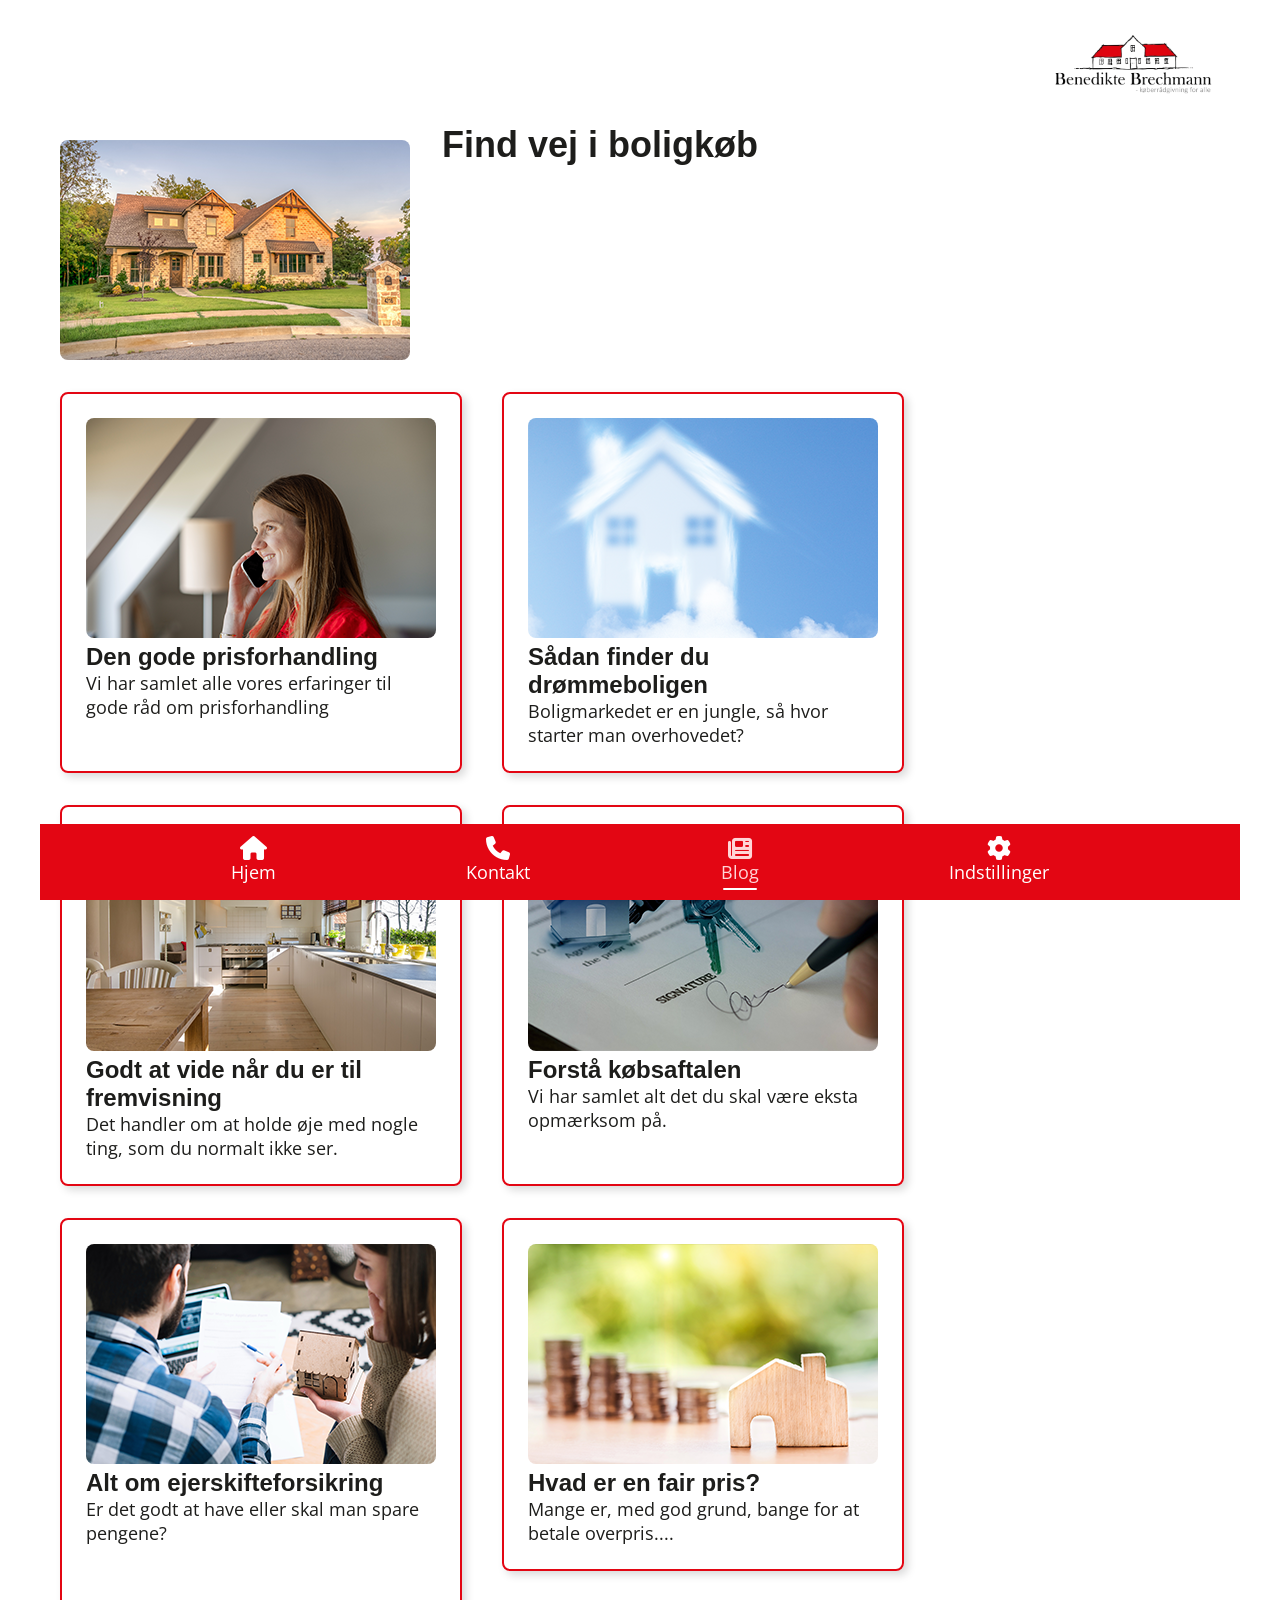
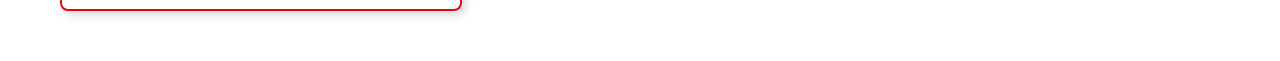
==== commit d3f5d1ba: "Add shared nav script and animated active menu indicator" ====
--- a/blog.html
+++ b/blog.html
@@ -13,7 +13,7 @@
         <link rel="stylesheet" href="style.css">
 
         <!-- JavaScript links -->
-
+        <script defer src="nav.js"></script>
 
         <!-- Font Awesome ikoner-->
         <link rel="stylesheet" href="https://cdnjs.cloudflare.com/ajax/libs/font-awesome/6.5.1/css/all.min.css">
--- a/style.css
+++ b/style.css
@@ -166,7 +166,22 @@
         display: flex;
         flex-direction: column;
         align-items: center;
-        text-decoration: none; 
+        text-decoration: none;
+        position: relative;
+        padding-bottom: 4px;
+    }
+
+    .nav::after {
+        content: "";
+        position: absolute;
+        left: 50%;
+        bottom: -2px;
+        width: 34px;
+        height: 2px;
+        border-radius: 999px;
+        background-color: var(--white-color);
+        transform: translateX(-50%) scaleX(0.12);
+        opacity: 0;
     }
 
     .nav__icon {
@@ -179,6 +194,32 @@
         font-family: "Open Sans", sans-serif;
         font-weight: 400;
         font-size: var(--font-size-small);
+    }
+
+    .nav--active .nav__icon,
+    .nav--active .nav__title {
+        color: #ffd5d7;
+    }
+
+    .nav--active::after {
+        opacity: 1;
+        animation: navDotExpand 350ms ease-out forwards;
+    }
+
+    @keyframes navDotExpand {
+        0% {
+            transform: translateX(-50%) scaleX(0.12);
+        }
+        100% {
+            transform: translateX(-50%) scaleX(1);
+        }
+    }
+
+    @media (prefers-reduced-motion: reduce) {
+        .nav--active::after {
+            animation: none;
+            transform: translateX(-50%) scaleX(1);
+        }
     }
 /* Navigation end */
 
